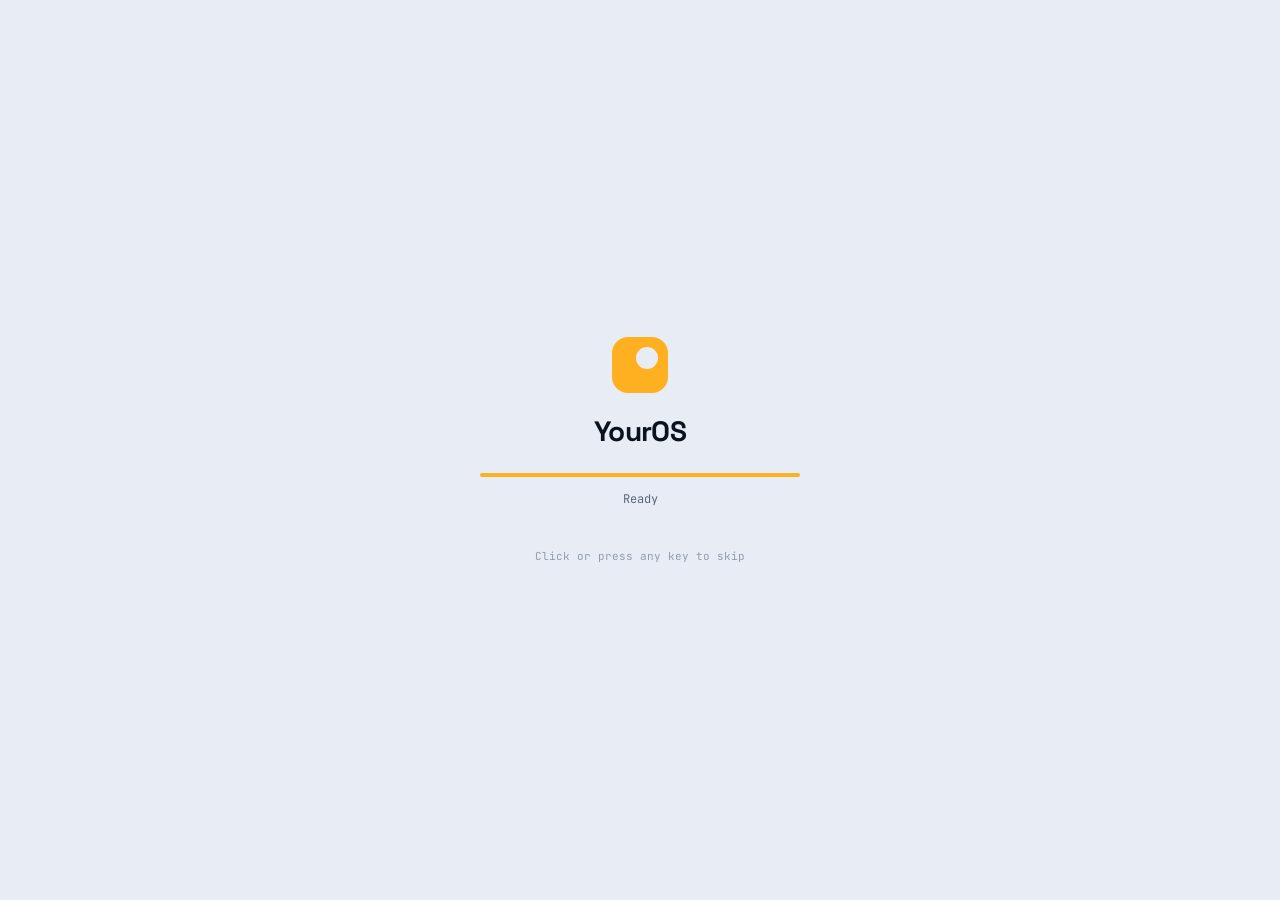
==== index.html @ b9d90d0d "Force HTTPS: redirect and upgrade-insecure-requests on every page, README steps" ====
<!doctype html>
<html lang="en">
<head>
  <meta charset="utf-8">
  <!-- Force HTTPS: send http:// visits to https:// (skipped on local previews) and upgrade any insecure links. -->
  <script>if (location.protocol === "http:" && !/^(localhost|127\.0\.0\.1|\[::1\]|.+\.localhost)$/.test(location.hostname)) location.replace("https:" + location.href.slice(5));</script>
  <meta http-equiv="Content-Security-Policy" content="upgrade-insecure-requests">
  <meta name="viewport" content="width=device-width, initial-scale=1, viewport-fit=cover">
  <title>Portfolio</title>
  <meta name="description" content="Portfolio of projects in games, software and design.">
  <meta name="theme-color" content="#0B1220">

  <!-- Icons -->
  <link rel="icon" href="assets/favicon.svg" type="image/svg+xml">
  <link rel="icon" href="assets/favicon-32.png" sizes="32x32" type="image/png">
  <link rel="apple-touch-icon" href="assets/apple-touch-icon.png">

  <!-- Link previews (Discord, LinkedIn, X, iMessage...). Update the title and
       description when you add your name; the image is made by tools/make-images.ps1. -->
  <meta property="og:type" content="website">
  <meta property="og:site_name" content="Portfolio">
  <meta property="og:title" content="Your Name · Portfolio">
  <meta property="og:description" content="Portfolio of projects in games, software and design.">
  <meta property="og:url" content="https://landonkk08.github.io/portfolio/">
  <meta property="og:image" content="https://landonkk08.github.io/portfolio/assets/og-image.png">
  <meta property="og:image:width" content="1200">
  <meta property="og:image:height" content="630">
  <meta property="og:image:alt" content="Portfolio desktop with a Projects window">
  <meta name="twitter:card" content="summary_large_image">
  <link rel="stylesheet" href="css/fonts.css">
  <link rel="stylesheet" href="css/styles.css">
  <script src="js/settings.js"></script>
</head>
<body class="os">
  <a class="skip-link" href="plain.html">Skip to plain project list</a>

  <div id="boot" class="boot" role="status" aria-live="polite">
    <div class="boot-inner">
      <span class="os-mark os-mark--lg" aria-hidden="true"></span>
      <p class="boot-name" data-os-name></p>
      <div class="boot-bar" aria-hidden="true"><span></span></div>
      <p class="boot-log" id="bootLog"></p>
      <p class="boot-hint">Click or press any key to skip</p>
    </div>
  </div>

  <main id="desktop" class="desktop">
    <canvas id="wallpaper" class="wallpaper" aria-hidden="true"></canvas>

    <div class="statusbar" aria-hidden="true">
      <span data-clock></span>
      <span data-os-name></span>
    </div>

    <div class="hello">
      <h1 class="hello-name" data-owner-name></h1>
      <p class="hello-role" data-owner-role></p>
    </div>

    <ul id="icons" class="icons" aria-label="Desktop apps"></ul>
    <div class="phone-footer">
      <button type="button" data-open="privacy">Privacy</button>
      <button type="button" data-open="terms">Terms</button>
    </div>
    <div id="windows" class="windows"></div>
  </main>

  <nav class="taskbar" aria-label="Taskbar">
    <button class="os-button" id="osButton" type="button" aria-expanded="false" aria-controls="launcher">
      <span class="os-mark" aria-hidden="true"></span>
      <span data-os-name></span>
    </button>
    <div class="task-list" id="taskList" aria-label="Open windows"></div>
    <button class="task-plain" type="button" data-open="privacy">Privacy</button>
    <button class="task-plain" type="button" data-open="terms">Terms</button>
    <a class="task-plain" href="plain.html">Plain view</a>
    <span class="clock" data-clock></span>
  </nav>

  <div id="launcher" class="launcher" hidden></div>

  <noscript><p class="noscript">This desktop needs JavaScript. <a href="plain.html">Open the plain view</a>.</p></noscript>

  <script src="js/data.js"></script>
  <script src="js/privacy.js"></script>
  <script src="js/terms.js"></script>
  <script src="js/secret.js"></script>
  <script src="js/sound.js"></script>
  <script src="js/wallpaper.js"></script>
  <script src="js/app.js"></script>
</body>
</html>
---- css/fonts.css ----
/* Fonts are hosted on this site (no third-party font service is contacted).
   Space Grotesk and JetBrains Mono are licensed under the SIL Open Font
   License 1.1; see assets/fonts/OFL-*.txt. Both files are variable fonts,
   so one file covers every weight in the range. */

/* Space Grotesk: latin-ext */
@font-face {
  font-family: "Space Grotesk";
  font-style: normal;
  font-weight: 400 700;
  font-display: swap;
  src: url("../assets/fonts/space-grotesk-latin-ext.woff2") format("woff2");
  unicode-range: U+0100-02BA, U+02BD-02C5, U+02C7-02CC, U+02CE-02D7, U+02DD-02FF, U+0304, U+0308, U+0329, U+1D00-1DBF, U+1E00-1E9F, U+1EF2-1EFF, U+2020, U+20A0-20AB, U+20AD-20C4, U+2113, U+2C60-2C7F, U+A720-A7FF;
}
/* Space Grotesk: latin */
@font-face {
  font-family: "Space Grotesk";
  font-style: normal;
  font-weight: 400 700;
  font-display: swap;
  src: url("../assets/fonts/space-grotesk-latin.woff2") format("woff2");
  unicode-range: U+0000-00FF, U+0131, U+0152-0153, U+02BB-02BC, U+02C6, U+02DA, U+02DC, U+0304, U+0308, U+0329, U+2000-206F, U+20AC, U+2122, U+2191, U+2193, U+2212, U+2215, U+FEFF, U+FFFD;
}
/* JetBrains Mono: latin-ext */
@font-face {
  font-family: "JetBrains Mono";
  font-style: normal;
  font-weight: 400 500;
  font-display: swap;
  src: url("../assets/fonts/jetbrains-mono-latin-ext.woff2") format("woff2");
  unicode-range: U+0100-02BA, U+02BD-02C5, U+02C7-02CC, U+02CE-02D7, U+02DD-02FF, U+0304, U+0308, U+0329, U+1D00-1DBF, U+1E00-1E9F, U+1EF2-1EFF, U+2020, U+20A0-20AB, U+20AD-20C4, U+2113, U+2C60-2C7F, U+A720-A7FF;
}
/* JetBrains Mono: latin */
@font-face {
  font-family: "JetBrains Mono";
  font-style: normal;
  font-weight: 400 500;
  font-display: swap;
  src: url("../assets/fonts/jetbrains-mono-latin.woff2") format("woff2");
  unicode-range: U+0000-00FF, U+0131, U+0152-0153, U+02BB-02BC, U+02C6, U+02DA, U+02DC, U+0304, U+0308, U+0329, U+2000-206F, U+20AC, U+2122, U+2191, U+2193, U+2212, U+2215, U+FEFF, U+FFFD;
}
---- css/styles.css ----
/* ============ Tokens ============ */
:root {
  --bg: #0B1220;
  --surface: #141D2F;
  --surface-2: #1B2640;
  --line: #24324D;
  --line-strong: #33456A;
  --text: #E6EAF2;
  --muted: #8C98B0;
  --accent: #FFB020;        /* fills: buttons, highlights (set by js/settings.js) */
  --accent-ink: #1A1100;    /* text on top of --accent */
  --accent-text: #FFB020;   /* accent-colored text and icons */
  --danger: #E5484D;
  --taskbar-bg: #0E1628;
  --hover: rgba(230, 234, 242, .06);
  --label-shadow: 0 1px 3px rgba(0, 0, 0, .7);
  --cover-dot: rgba(230, 234, 242, .14);
  --tag-bg: rgba(11, 18, 32, .5);
  --tag-line: rgba(230, 234, 242, .3);

  --font-sans: "Space Grotesk", system-ui, sans-serif;
  --font-mono: "JetBrains Mono", ui-monospace, monospace;

  --r-sm: 6px;
  --r-md: 10px;
  --r-lg: 14px;
  --shadow: 0 24px 60px -16px rgba(0, 0, 0, .65), 0 2px 8px rgba(0, 0, 0, .25);
  --taskbar-h: 52px;
  --ease: cubic-bezier(.2, .8, .2, 1);
  color-scheme: dark;
}

/* Light theme: "Cool fog" */
[data-theme="light"] {
  --bg: #E8EDF5;
  --surface: #FFFFFF;
  --surface-2: #F1F4F9;
  --line: #D3DBE8;
  --line-strong: #B9C4D6;
  --text: #0B1220;
  --muted: #5A6780;
  --taskbar-bg: #F7F9FC;
  --hover: rgba(11, 18, 32, .06);
  --label-shadow: none;
  --cover-dot: rgba(11, 18, 32, .12);
  --tag-bg: rgba(255, 255, 255, .75);
  --tag-line: rgba(11, 18, 32, .18);
  --shadow: 0 24px 60px -20px rgba(15, 30, 60, .28), 0 2px 8px rgba(15, 30, 60, .08);
  color-scheme: light;
}

*, *::before, *::after { box-sizing: border-box; }
html, body { margin: 0; height: 100%; }
body {
  background: var(--bg);
  color: var(--text);
  font-family: var(--font-sans);
  font-size: 15px;
  -webkit-font-smoothing: antialiased;
}
body.os { overflow: hidden; }
button { font: inherit; color: inherit; }
a { color: var(--accent-text); }
img { max-width: 100%; }
:focus-visible { outline: 2px solid var(--accent-text); outline-offset: 2px; }

.visually-hidden {
  position: absolute; width: 1px; height: 1px; overflow: hidden;
  clip: rect(0 0 0 0); white-space: nowrap;
}
.skip-link {
  position: fixed; left: 12px; top: -60px; z-index: 9999;
  background: var(--accent); color: var(--accent-ink);
  padding: 10px 14px; border-radius: var(--r-sm);
  font-weight: 600; text-decoration: none;
}
.skip-link:focus { top: 12px; }
.noscript { position: fixed; inset: auto 0 0 0; padding: 16px; background: var(--surface); text-align: center; z-index: 9000; }

/* ============ OS mark (logo) ============ */
.os-mark {
  width: 20px; height: 20px; border-radius: 6px;
  background: var(--accent); position: relative; flex-shrink: 0;
}
.os-mark::after {
  content: ""; position: absolute; width: 40%; height: 40%;
  right: 18%; top: 18%; border-radius: 50%; background: var(--bg);
}
.os-mark--lg { display: block; width: 56px; height: 56px; border-radius: 16px; margin: 0 auto 20px; }

/* ============ Boot ============ */
.boot {
  position: fixed; inset: 0; z-index: 5000;
  display: grid; place-items: center;
  background: var(--bg); cursor: pointer;
  transition: opacity .4s var(--ease);
}
.boot.done { opacity: 0; pointer-events: none; }
.boot-inner { width: min(320px, 80vw); text-align: center; }
.boot-name { font-size: 28px; font-weight: 700; letter-spacing: -.02em; margin: 0 0 24px; }
.boot-bar { height: 4px; border-radius: 4px; background: var(--line); overflow: hidden; }
.boot-bar span {
  display: block; height: 100%; width: 0; background: var(--accent);
  animation: boot-fill 2s var(--ease) forwards;
}
@keyframes boot-fill { to { width: 100%; } }
.boot-log { font-family: var(--font-mono); font-size: 12px; color: var(--muted); min-height: 1.5em; margin: 14px 0 0; }
.boot-hint { font-family: var(--font-mono); font-size: 11px; color: var(--muted); opacity: .6; margin: 40px 0 0; }

/* ============ Desktop ============ */
.desktop { position: fixed; inset: 0 0 var(--taskbar-h) 0; overflow: hidden; }
.wallpaper { position: absolute; inset: 0; width: 100%; height: 100%; display: block; }
.statusbar { display: none; }

.hello {
  position: absolute; right: 48px; bottom: 40px;
  text-align: right; pointer-events: none; max-width: 70%;
}
.hello-name {
  display: inline-block; pointer-events: auto; user-select: none; -webkit-user-select: none; /* clickable for the secret */
  margin: 0; font-size: clamp(40px, 6vw, 88px); font-weight: 700;
  letter-spacing: -.045em; line-height: .95;
}
.hello-role {
  margin: 14px 0 0; font-family: var(--font-mono); font-size: 13px;
  color: var(--accent-text); letter-spacing: .04em;
}

.icons {
  list-style: none; margin: 0; padding: 20px;
  position: absolute; top: 0; left: 0; bottom: 0;
  display: grid; grid-auto-flow: column;
  grid-template-rows: repeat(auto-fill, 100px);
  gap: 4px; align-content: start;
}
.icon {
  width: 92px; height: 100px; padding: 10px 4px;
  display: flex; flex-direction: column; align-items: center; gap: 8px;
  background: none; border: 1px solid transparent; border-radius: var(--r-md);
  color: var(--text); text-decoration: none; cursor: pointer;
}
.icon:hover { background: var(--hover); }
.icon:active .icon-glyph { transform: scale(.95); }
.icon-glyph {
  width: 48px; height: 48px; border-radius: 13px;
  display: grid; place-items: center;
  background: var(--surface-2); border: 1px solid var(--line-strong);
  color: var(--accent-text); transition: transform .12s var(--ease);
}
.icon-glyph svg { width: 22px; height: 22px; }
.icon-label {
  font-size: 12px; font-weight: 500; line-height: 1.2; text-align: center;
  text-shadow: var(--label-shadow);
}

/* ============ Windows ============ */
.windows { position: absolute; inset: 0; pointer-events: none; }
.window {
  position: absolute; pointer-events: auto;
  display: flex; flex-direction: column;
  min-width: 320px; min-height: 220px; max-width: 100%; max-height: 100%;
  background: var(--surface); border: 1px solid var(--line);
  border-radius: var(--r-lg); box-shadow: var(--shadow);
  overflow: hidden; resize: both;
  animation: win-in .2s var(--ease);
}
.window { transform-origin: 0 0; }
.window.anim-js { animation: none; } /* zoom animation is run from JS instead */
.window:focus { outline: none; }
.window.is-focused { border-color: var(--line-strong); }
.window[hidden] { display: none; }
.window.is-max {
  left: 0 !important; top: 0 !important;
  width: 100% !important; height: 100% !important;
  border-radius: 0; resize: none;
}
@keyframes win-in { from { opacity: 0; transform: translateY(8px) scale(.98); } }

.titlebar {
  display: flex; align-items: center; gap: 10px; flex-shrink: 0;
  height: 42px; padding: 0 6px 0 14px;
  border-bottom: 1px solid var(--line);
  cursor: grab; user-select: none; touch-action: none;
}
.titlebar:active { cursor: grabbing; }
.title-icon { display: grid; color: var(--muted); }
.title-icon svg { width: 16px; height: 16px; }
.window.is-focused .title-icon { color: var(--accent-text); }
.title {
  flex: 1; min-width: 0;
  font-family: var(--font-mono); font-size: 12px; color: var(--muted);
  white-space: nowrap; overflow: hidden; text-overflow: ellipsis;
}
.window.is-focused .title { color: var(--text); }
.win-btn {
  width: 30px; height: 30px; display: grid; place-items: center;
  border: 0; background: none; border-radius: var(--r-sm);
  color: var(--muted); cursor: pointer;
}
.win-btn:hover { background: var(--surface-2); color: var(--text); }
.win-btn.close:hover { background: var(--danger); color: #fff; }
.win-btn svg { width: 14px; height: 14px; }
.win-btn .back { display: none; }
.window-body { flex: 1; overflow: auto; padding: 28px; overscroll-behavior: contain; }

/* ============ Taskbar & launcher ============ */
.taskbar {
  position: fixed; left: 0; right: 0; bottom: 0; z-index: 3000;
  height: var(--taskbar-h); padding: 0 10px;
  display: flex; align-items: center; gap: 6px;
  background: var(--taskbar-bg); border-top: 1px solid var(--line);
}
.os-button {
  height: 36px; padding: 0 12px 0 8px;
  display: flex; align-items: center; gap: 10px;
  background: var(--surface); border: 1px solid var(--line); border-radius: var(--r-md);
  font-size: 14px; font-weight: 600; cursor: pointer;
}
.os-button:hover, .os-button[aria-expanded="true"] { border-color: var(--line-strong); background: var(--surface-2); }
.task-list { flex: 1; min-width: 0; display: flex; gap: 4px; overflow-x: auto; scrollbar-width: none; }
.task {
  position: relative; flex-shrink: 0; max-width: 190px; height: 36px; padding: 0 12px;
  display: flex; align-items: center; gap: 8px;
  background: none; border: 1px solid transparent; border-radius: var(--r-md);
  color: var(--muted); font-size: 13px; white-space: nowrap; cursor: pointer;
}
.task svg { width: 16px; height: 16px; flex-shrink: 0; }
.task span { overflow: hidden; text-overflow: ellipsis; }
.task:hover { background: var(--surface); color: var(--text); }
.task::after {
  content: ""; position: absolute; left: 50%; bottom: 2px; transform: translateX(-50%);
  width: 4px; height: 2px; border-radius: 2px; background: var(--muted);
  transition: width .15s var(--ease);
}
.task.is-active { background: var(--surface); border-color: var(--line); color: var(--text); }
.task.is-active::after { width: 16px; background: var(--accent); }
.task-plain {
  font-family: var(--font-mono); font-size: 12px; color: var(--muted);
  text-decoration: none; padding: 8px 10px; border-radius: var(--r-sm);
}
.task-plain:hover { color: var(--text); background: var(--surface); }
.clock { font-family: var(--font-mono); font-size: 12px; color: var(--muted); padding: 0 8px; font-variant-numeric: tabular-nums; }

.launcher {
  position: fixed; left: 10px; bottom: calc(var(--taskbar-h) + 8px); z-index: 4000;
  width: 300px; padding: 8px;
  background: var(--surface); border: 1px solid var(--line-strong);
  border-radius: var(--r-lg); box-shadow: var(--shadow);
  animation: win-in .16s var(--ease);
}
.launcher-head { padding: 12px 12px 14px; margin-bottom: 6px; border-bottom: 1px solid var(--line); }
.launcher-head strong { display: block; font-size: 16px; }
.launcher-head span { font-family: var(--font-mono); font-size: 11px; color: var(--muted); }
.launcher-item {
  width: 100%; padding: 10px 12px;
  display: flex; align-items: center; gap: 12px;
  background: none; border: 0; border-radius: var(--r-md);
  color: var(--text); font-size: 14px; text-align: left; text-decoration: none; cursor: pointer;
}
.launcher-item:hover, .launcher-item:focus-visible { background: var(--surface-2); }
.launcher-item svg { width: 18px; height: 18px; color: var(--accent-text); }

/* ============ Window content ============ */
.eyebrow {
  margin: 0 0 8px; font-family: var(--font-mono); font-size: 11px;
  letter-spacing: .08em; text-transform: uppercase; color: var(--accent-text);
}
.win-h { margin: 0 0 10px; font-size: 30px; font-weight: 700; letter-spacing: -.025em; line-height: 1.1; }
.lead { margin: 0 0 24px; max-width: 60ch; color: var(--muted); line-height: 1.6; }
.prose p { margin: 0 0 14px; max-width: 65ch; line-height: 1.7; }
.section-h {
  margin: 28px 0 12px; font-family: var(--font-mono); font-size: 11px; font-weight: 500;
  letter-spacing: .08em; text-transform: uppercase; color: var(--muted);
}

.filters { display: flex; flex-wrap: wrap; gap: 6px; margin-bottom: 20px; }
.chip-btn {
  height: 32px; padding: 0 14px;
  background: none; border: 1px solid var(--line); border-radius: 999px;
  color: var(--muted); font-size: 13px; cursor: pointer;
}
.chip-btn:hover { border-color: var(--line-strong); color: var(--text); }
.chip-btn[aria-pressed="true"] { background: var(--accent); border-color: var(--accent); color: var(--accent-ink); font-weight: 600; }
.chip-btn .count { margin-left: 6px; font-family: var(--font-mono); font-size: 11px; opacity: .7; }

.proj-grid {
  list-style: none; margin: 0; padding: 0;
  display: grid; grid-template-columns: repeat(auto-fill, minmax(220px, 1fr)); gap: 16px;
}
.card {
  width: 100%; height: 100%; padding: 0;
  display: flex; flex-direction: column;
  background: var(--bg); border: 1px solid var(--line); border-radius: var(--r-md);
  overflow: hidden; text-align: left; cursor: pointer;
  transition: border-color .15s, transform .15s var(--ease);
}
.card:hover { border-color: var(--accent); transform: translateY(-2px); }
.card-body { display: block; padding: 14px 16px 16px; }
.card-title { display: block; margin-bottom: 4px; font-size: 16px; font-weight: 600; }
.card-meta { display: block; font-family: var(--font-mono); font-size: 11px; letter-spacing: .06em; text-transform: uppercase; color: var(--muted); }
.card-summary { display: block; margin-top: 8px; font-size: 13px; line-height: 1.5; color: var(--muted); }

.cover { position: relative; display: block; aspect-ratio: 16 / 10; overflow: hidden; background: var(--surface-2); }
.cover img { display: block; width: 100%; height: 100%; object-fit: cover; }
.cover-gen {
  --c: var(--accent);
  background:
    radial-gradient(circle at 78% 22%, color-mix(in srgb, var(--c) 60%, transparent), transparent 55%),
    radial-gradient(var(--cover-dot) 1px, transparent 1.5px) 0 0 / 14px 14px,
    var(--surface-2);
}
.cover-initial {
  position: absolute; left: 16px; bottom: 10px;
  font-size: 64px; font-weight: 700; letter-spacing: -.05em; line-height: 1;
}
.cover-tag {
  position: absolute; top: 12px; left: 12px; padding: 3px 7px;
  font-family: var(--font-mono); font-size: 10px; letter-spacing: .06em; text-transform: uppercase;
  border: 1px solid var(--tag-line); border-radius: 4px; background: var(--tag-bg);
}
.detail-cover { border-radius: var(--r-md); margin-bottom: 24px; border: 1px solid var(--line); }
.detail-cover .cover-initial { font-size: 120px; left: 24px; bottom: 16px; }
.video { display: block; width: 100%; aspect-ratio: 16 / 9; border: 0; border-radius: var(--r-md); margin-bottom: 24px; background: #000; }
.gallery { display: grid; grid-template-columns: repeat(auto-fill, minmax(180px, 1fr)); gap: 10px; }
.gallery img { display: block; width: 100%; border-radius: var(--r-sm); border: 1px solid var(--line); }

.meta-row {
  display: flex; flex-wrap: wrap; gap: 12px 32px;
  margin: 0 0 24px; padding: 14px 0;
  border-top: 1px solid var(--line); border-bottom: 1px solid var(--line);
}
.meta-row dt { font-family: var(--font-mono); font-size: 10px; letter-spacing: .08em; text-transform: uppercase; color: var(--muted); }
.meta-row dd { margin: 3px 0 0; font-weight: 500; }

.tags { list-style: none; margin: 0; padding: 0; display: flex; flex-wrap: wrap; gap: 6px; }
.tag {
  padding: 5px 9px; font-family: var(--font-mono); font-size: 12px;
  background: var(--surface-2); border: 1px solid var(--line); border-radius: var(--r-sm); color: var(--text);
}
.actions { display: flex; flex-wrap: wrap; gap: 8px; margin-top: 28px; }
.btn {
  height: 40px; padding: 0 16px;
  display: inline-flex; align-items: center; gap: 8px;
  background: var(--surface-2); border: 1px solid var(--line-strong); border-radius: var(--r-md);
  color: var(--text); font-size: 14px; font-weight: 600; text-decoration: none; cursor: pointer;
}
.btn:hover { border-color: var(--accent); }
.btn svg { width: 15px; height: 15px; }
.btn.primary { background: var(--accent); border-color: var(--accent); color: var(--accent-ink); }
.btn.primary:hover { filter: brightness(1.08); }

.about-head { display: flex; align-items: center; gap: 20px; margin-bottom: 24px; }
.avatar {
  width: 88px; height: 88px; flex-shrink: 0; border-radius: 22px; object-fit: cover;
  display: grid; place-items: center;
  background: var(--accent); color: var(--accent-ink); font-size: 32px; font-weight: 700;
}
.about-head .win-h { margin-bottom: 4px; }
.about-head p { margin: 0; color: var(--muted); }

.contact-list { list-style: none; margin: 0; padding: 0; display: grid; gap: 8px; }
.contact-list a {
  display: flex; align-items: center; justify-content: space-between; gap: 12px;
  padding: 14px 16px; border: 1px solid var(--line); border-radius: var(--r-md);
  color: var(--text); text-decoration: none; font-weight: 500;
}
.contact-list a:hover { border-color: var(--accent); }
.contact-list span { font-family: var(--font-mono); font-size: 12px; color: var(--muted); }

/* ============ Phone layout ============ */
@media (max-width: 767px) {
  :root { --taskbar-h: 0px; }
  .taskbar, .launcher { display: none; }
  .statusbar {
    display: flex; justify-content: space-between;
    position: absolute; top: 0; left: 0; right: 0;
    padding: calc(10px + env(safe-area-inset-top)) 22px 10px;
    font-family: var(--font-mono); font-size: 12px; color: var(--muted);
  }
  .hello { top: calc(56px + env(safe-area-inset-top)); left: 22px; right: 22px; bottom: auto; text-align: left; max-width: none; }
  .hello-name { font-size: 44px; }
  .icons {
    top: calc(200px + env(safe-area-inset-top)); bottom: auto; right: 0;
    padding: 0 14px; grid-auto-flow: row; grid-template-rows: none;
    grid-template-columns: repeat(4, 1fr); gap: 8px 4px;
  }
  .icon { width: auto; height: auto; padding: 6px 2px; }
  .icon:hover { background: none; }
  .icon-glyph { width: 60px; height: 60px; border-radius: 17px; }
  .icon-glyph svg { width: 26px; height: 26px; }

  .window {
    inset: 0 !important; width: 100% !important; height: 100% !important;
    min-width: 0; border: 0; border-radius: 0; resize: none;
    animation: phone-in .25s var(--ease);
  }
  @keyframes phone-in { from { transform: translateY(24px); opacity: 0; } }
  .titlebar { height: auto; min-height: 52px; padding: env(safe-area-inset-top) 12px 0 4px; cursor: default; }
  .title-icon, .win-btn.min, .win-btn.max { display: none; }
  .title { text-align: center; padding-right: 72px; font-size: 13px; color: var(--text); }
  .win-btn.close { order: -1; width: 72px; justify-content: start; color: var(--accent-text); }
  .win-btn.close:hover { background: none; color: var(--accent-text); }
  .win-btn.close .x { display: none; }
  .win-btn.close .back { display: flex; align-items: center; gap: 2px; font-size: 14px; font-weight: 500; }
  .window-body { padding: 22px 20px calc(32px + env(safe-area-inset-bottom)); }
  .win-h { font-size: 26px; }
  .detail-cover .cover-initial { font-size: 80px; }
}

/* ============ Plain view ============ */
body.plain { overflow: auto; }
.plain-wrap { max-width: 760px; margin: 0 auto; padding: 48px 24px 80px; }
.plain-top { display: flex; justify-content: space-between; align-items: center; gap: 16px; margin-bottom: 56px; flex-wrap: wrap; }
.plain-top a { font-family: var(--font-mono); font-size: 13px; }
.plain h1 { margin: 0; font-size: clamp(40px, 8vw, 64px); letter-spacing: -.04em; line-height: 1; }
.plain h2 { margin: 56px 0 16px; padding-bottom: 10px; border-bottom: 1px solid var(--line); font-family: var(--font-mono); font-size: 12px; font-weight: 500; letter-spacing: .08em; text-transform: uppercase; color: var(--muted); }
.plain-project { padding: 20px 0; border-bottom: 1px solid var(--line); }
.plain-project h3 { margin: 6px 0 6px; font-size: 22px; letter-spacing: -.01em; }
.plain-project .actions { margin-top: 16px; }
.plain-project .tags { margin-top: 12px; }
.plain-skills dt { margin-top: 14px; font-weight: 600; }
.plain-skills dd { margin: 4px 0 0; color: var(--muted); }

/* ============ Settings app ============ */
.set-group { margin: 0 0 20px; padding: 0; border: 0; min-width: 0; }
.set-group legend { padding: 0; }
.set-group .section-h { margin-top: 24px; }

.segmented {
  display: inline-flex; padding: 3px; gap: 2px;
  background: var(--bg); border: 1px solid var(--line); border-radius: var(--r-md);
}
.segmented label { position: relative; cursor: pointer; }
.segmented input, .swatch input, .wall-opt input {
  position: absolute; inset: 0; opacity: 0; margin: 0; cursor: pointer;
}
.segmented span {
  display: block; padding: 7px 16px; border-radius: 7px;
  font-size: 13px; font-weight: 500; color: var(--muted);
}
.segmented label:hover span { color: var(--text); }
.segmented input:checked + span { background: var(--surface-2); color: var(--text); box-shadow: 0 0 0 1px var(--line-strong); }
.segmented input:focus-visible + span,
.swatch input:focus-visible + .swatch-dot,
.wall-opt input:focus-visible + .wall-thumb { outline: 2px solid var(--accent-text); outline-offset: 2px; }

.swatches { display: flex; flex-wrap: wrap; gap: 14px; }
.swatch { position: relative; display: flex; flex-direction: column; align-items: center; gap: 6px; cursor: pointer; }
.swatch-dot {
  width: 34px; height: 34px; border-radius: 50%; background: var(--sw);
  box-shadow: 0 0 0 2px var(--surface), 0 0 0 3px var(--line);
  transition: box-shadow .15s var(--ease);
}
.swatch input:checked + .swatch-dot { box-shadow: 0 0 0 3px var(--surface), 0 0 0 5px var(--sw); }
.swatch-label { font-size: 12px; color: var(--muted); }
.swatch input:checked ~ .swatch-label { color: var(--text); font-weight: 500; }

.wall-grid { display: grid; grid-template-columns: repeat(auto-fill, minmax(120px, 1fr)); gap: 10px; }
.wall-opt { position: relative; display: flex; flex-direction: column; gap: 6px; cursor: pointer; }
.wall-thumb {
  display: block; aspect-ratio: 16 / 10; border-radius: var(--r-sm);
  border: 1px solid var(--line); background-color: var(--bg);
  transition: border-color .15s, box-shadow .15s;
}
.wall-opt:hover .wall-thumb { border-color: var(--line-strong); }
.wall-opt input:checked + .wall-thumb { border-color: var(--accent); box-shadow: 0 0 0 1px var(--accent); }
.wall-name { font-size: 12px; color: var(--muted); }
.wall-opt input:checked ~ .wall-name { color: var(--text); font-weight: 500; }
.wall-thumb--lights {
  background:
    radial-gradient(circle at 30% 40%, color-mix(in srgb, var(--accent) 45%, transparent), transparent 45%),
    radial-gradient(color-mix(in srgb, var(--muted) 60%, transparent) 1px, transparent 1.5px) 0 0 / 8px 8px,
    var(--bg);
}
.wall-thumb--topo {
  background:
    repeating-radial-gradient(ellipse at 60% 55%, transparent 0 6px, color-mix(in srgb, var(--muted) 45%, transparent) 6px 7px),
    var(--bg);
}
.wall-thumb--stars {
  background:
    radial-gradient(circle at 18% 30%, var(--text) 1px, transparent 1.6px),
    radial-gradient(circle at 42% 70%, var(--muted) 1px, transparent 1.6px),
    radial-gradient(circle at 63% 22%, var(--accent) 1.2px, transparent 1.8px),
    radial-gradient(circle at 80% 60%, var(--text) .8px, transparent 1.4px),
    radial-gradient(circle at 30% 85%, var(--muted) .8px, transparent 1.4px),
    radial-gradient(circle at 90% 15%, var(--muted) .8px, transparent 1.4px),
    var(--bg);
}
.wall-thumb--gradient {
  background:
    radial-gradient(circle at 85% 10%, color-mix(in srgb, var(--accent) 40%, transparent), transparent 60%),
    radial-gradient(circle at 10% 95%, rgba(76, 120, 220, .35), transparent 60%),
    var(--bg);
}

.switch-row {
  display: flex; align-items: center; justify-content: space-between; gap: 16px;
  padding: 12px 0; border-bottom: 1px solid var(--line);
}
.switch-row:last-child { border-bottom: 0; }
.switch-row strong { display: block; font-weight: 500; }
.switch-row small { display: block; margin-top: 2px; font-size: 12px; color: var(--muted); }
.switch {
  position: relative; flex-shrink: 0; width: 44px; height: 26px; padding: 0;
  background: var(--line-strong); border: 0; border-radius: 999px; cursor: pointer;
  transition: background .15s;
}
.switch::after {
  content: ""; position: absolute; top: 3px; left: 3px; width: 20px; height: 20px;
  border-radius: 50%; background: #fff; box-shadow: 0 1px 3px rgba(0, 0, 0, .3);
  transition: transform .18s var(--ease);
}
.switch[aria-checked="true"] { background: var(--accent); }
.switch[aria-checked="true"]::after { transform: translateX(18px); }

/* ============ Keyboard shortcuts window ============ */
.shortcut-list { margin: 0; }
.shortcut-list div {
  display: flex; align-items: center; justify-content: space-between; gap: 16px;
  padding: 10px 0; border-bottom: 1px solid var(--line);
}
.shortcut-list div:last-child { border-bottom: 0; }
.shortcut-list dd { margin: 0; display: flex; gap: 4px; }
kbd {
  min-width: 26px; padding: 3px 7px; text-align: center;
  font-family: var(--font-mono); font-size: 12px; color: var(--text);
  background: var(--surface-2); border: 1px solid var(--line-strong); border-bottom-width: 2px;
  border-radius: 5px;
}

/* ============ Secret app ============ */
.secret { text-align: center; padding-top: 8px; }
.secret .prose p { margin-left: auto; margin-right: auto; }
.secret-badge {
  width: 64px; height: 64px; margin: 0 auto 18px; border-radius: 50%;
  display: grid; place-items: center;
  background: var(--accent); color: var(--accent-ink);
  animation: secret-pop .6s var(--ease) both;
}
.secret-badge svg { width: 28px; height: 28px; }
@keyframes secret-pop {
  0% { transform: scale(.4) rotate(-20deg); opacity: 0; }
  60% { transform: scale(1.12) rotate(6deg); opacity: 1; }
  100% { transform: none; }
}
.secret-foot { margin: 18px 0 0; font-family: var(--font-mono); font-size: 12px; color: var(--muted); }

/* ============ Screenshot viewer ============ */
.shot { display: block; padding: 0; border: 0; background: none; border-radius: var(--r-sm); cursor: zoom-in; }
.shot img { transition: border-color .15s, transform .15s var(--ease); }
.shot:hover img { border-color: var(--accent); transform: translateY(-2px); }

.viewer {
  position: fixed; inset: 0; z-index: 6000;
  display: grid; grid-template-columns: 88px minmax(0, 1fr) 88px; grid-template-rows: 100%; align-items: center;
  background: rgba(5, 9, 18, .94);
  animation: viewer-in .2s var(--ease);
}
.viewer[hidden] { display: none; }
@keyframes viewer-in { from { opacity: 0; } }
.viewer-stage {
  margin: 0; height: 100%; min-width: 0; padding: 64px 0 28px;
  display: flex; flex-direction: column; align-items: center; justify-content: center; gap: 14px;
}
.viewer-stage img {
  min-height: 0; max-width: 100%; max-height: 100%; object-fit: contain;
  border-radius: var(--r-md); box-shadow: 0 30px 80px -20px rgba(0, 0, 0, .8);
  animation: shot-in .25s var(--ease);
}
@keyframes shot-in { from { opacity: 0; transform: scale(.97); } }
.viewer-count { font-family: var(--font-mono); font-size: 12px; color: #C9D1E0; }
.viewer-btn {
  justify-self: center; width: 48px; height: 48px; padding: 0;
  display: grid; place-items: center;
  background: rgba(255, 255, 255, .06); border: 1px solid rgba(255, 255, 255, .18);
  border-radius: 50%; color: #fff; cursor: pointer;
}
.viewer-btn:hover { background: rgba(255, 255, 255, .14); }
.viewer-btn svg { width: 20px; height: 20px; }
.viewer-close { position: absolute; top: 16px; right: 16px; width: 44px; height: 44px; }
.viewer.is-single .viewer-prev, .viewer.is-single .viewer-next { visibility: hidden; }

@media (max-width: 767px) {
  .viewer { grid-template-columns: minmax(0, 1fr); }
  .viewer-stage { padding: 72px 12px 104px; }
  .viewer-prev, .viewer-next { position: absolute; bottom: calc(28px + env(safe-area-inset-bottom)); }
  .viewer-prev { left: 28px; }
  .viewer-next { right: 28px; }
  .viewer-close { top: calc(16px + env(safe-area-inset-top)); }
}

/* ============ 404 page ============ */
.error-screen {
  position: fixed; inset: 0; overflow: auto;
  display: grid; place-items: center; padding: 24px;
}
.error-dialog {
  position: relative; width: min(480px, 100%);
  background: var(--surface); border: 1px solid var(--line-strong);
  border-radius: var(--r-lg); box-shadow: var(--shadow); overflow: hidden;
  animation: err-in .35s var(--ease) both;
}
@keyframes err-in {
  0% { opacity: 0; transform: scale(.94); }
  60% { opacity: 1; transform: scale(1.01); }
  100% { transform: none; }
}
.error-bar {
  height: 42px; padding: 0 14px; display: flex; align-items: center; gap: 10px;
  border-bottom: 1px solid var(--line);
  font-family: var(--font-mono); font-size: 12px; color: var(--muted);
}
.error-bar .os-mark { width: 16px; height: 16px; border-radius: 5px; }
.error-body { padding: 28px; }
.error-head { display: flex; align-items: center; gap: 16px; margin-bottom: 12px; }
.error-head .win-h { margin: 0; }
.error-icon {
  width: 52px; height: 52px; flex-shrink: 0; border-radius: 50%;
  display: grid; place-items: center;
  background: color-mix(in srgb, var(--danger) 16%, transparent); color: var(--danger);
}
.error-icon svg { width: 28px; height: 28px; }
.error-body .lead { margin-bottom: 18px; }
.error-path {
  display: flex; gap: 12px; padding: 10px 12px; overflow-wrap: anywhere;
  font-family: var(--font-mono); font-size: 12px; color: var(--text);
  background: var(--bg); border: 1px solid var(--line); border-radius: var(--r-sm);
}
.error-path span:first-child { color: var(--muted); flex-shrink: 0; }
.error-body .actions { margin-top: 24px; }

/* ============ Privacy policy ============ */
.policy { max-width: 65ch; }
.policy .lead { color: var(--text); }
.policy-sec { margin-top: 28px; }
.policy-h { margin: 0 0 10px; font-size: 18px; font-weight: 600; letter-spacing: -.01em; }
.plain .policy-h { margin: 0 0 10px; padding: 0; border: 0; font-family: var(--font-sans); font-size: 20px; font-weight: 600; letter-spacing: -.01em; text-transform: none; color: var(--text); }
.policy p, .policy li { line-height: 1.7; }
.policy p { margin: 0 0 12px; }
.policy ul { margin: 0 0 12px; padding-left: 20px; }
.policy li { margin-bottom: 6px; }
.policy li::marker { color: var(--accent-text); }
.plain main > h1 + .policy { margin-top: 20px; }

.plain-footer { display: flex; flex-wrap: wrap; gap: 8px 24px; margin-top: 64px; padding-top: 20px; border-top: 1px solid var(--line); font-family: var(--font-mono); font-size: 13px; }
.error-foot { display: flex; gap: 20px; margin: 18px 0 0; font-family: var(--font-mono); font-size: 12px; }
.error-foot a { color: var(--muted); }

.launcher-sep { height: 1px; margin: 6px 8px; background: var(--line); }
button.task-plain { border: 0; background: none; cursor: pointer; }
.phone-footer { display: none; }
@media (max-width: 767px) {
  .phone-footer {
    display: flex; justify-content: center; gap: 8px;
    position: absolute; left: 0; right: 0; bottom: calc(14px + env(safe-area-inset-bottom));
  }
  .phone-footer button {
    padding: 8px 12px; border: 0; background: none; cursor: pointer;
    font-family: var(--font-mono); font-size: 12px; color: var(--muted);
  }
}

/* ============ Motion off (Settings, or the visitor's reduced-motion preference) ============ */
.no-motion *, .no-motion *::before, .no-motion *::after {
  animation-duration: .01ms !important; transition-duration: .01ms !important;
}
.no-motion .card:hover { transform: none; }
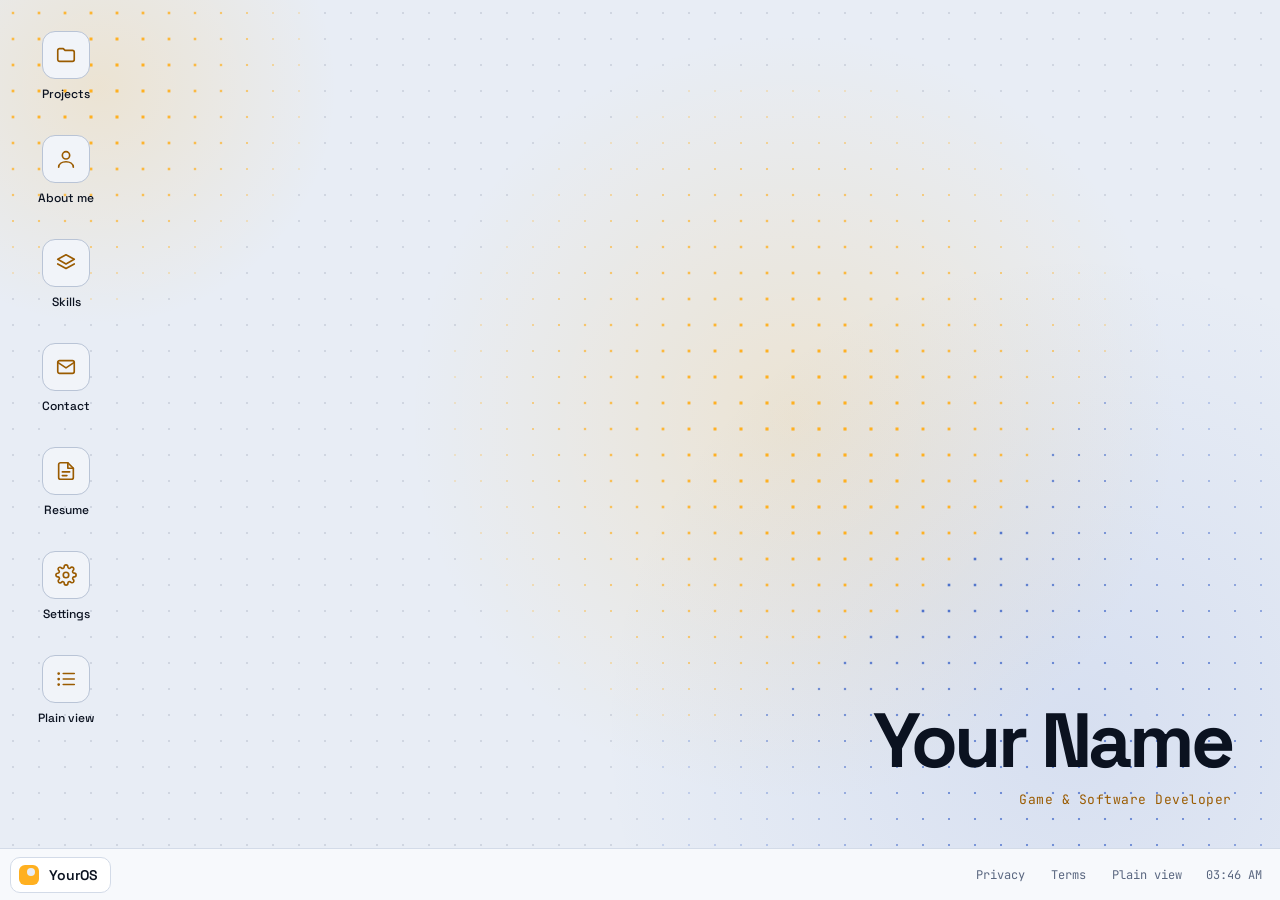
==== commit 54354a5a: "Meta titles and descriptions from data.js, update-meta script, tab title follows front window" ====
--- a/index.html
+++ b/index.html
@@ -6,8 +6,8 @@
   <script>if (location.protocol === "http:" && !/^(localhost|127\.0\.0\.1|\[::1\]|.+\.localhost)$/.test(location.hostname)) location.replace("https:" + location.href.slice(5));</script>
   <meta http-equiv="Content-Security-Policy" content="upgrade-insecure-requests">
   <meta name="viewport" content="width=device-width, initial-scale=1, viewport-fit=cover">
-  <title>Portfolio</title>
-  <meta name="description" content="Portfolio of projects in games, software and design.">
+  <title>Your Name · Game &amp; Software Developer</title>
+  <meta name="description" content="Your Name is a game &amp; software developer. Explore games, apps and design work in a portfolio built as a desktop OS you can click around.">
   <meta name="theme-color" content="#0B1220">
 
   <!-- Icons -->
@@ -18,9 +18,9 @@
   <!-- Link previews (Discord, LinkedIn, X, iMessage...). Update the title and
        description when you add your name; the image is made by tools/make-images.ps1. -->
   <meta property="og:type" content="website">
-  <meta property="og:site_name" content="Portfolio">
-  <meta property="og:title" content="Your Name · Portfolio">
-  <meta property="og:description" content="Portfolio of projects in games, software and design.">
+  <meta property="og:site_name" content="Your Name">
+  <meta property="og:title" content="Your Name · Game &amp; Software Developer">
+  <meta property="og:description" content="Your Name is a game &amp; software developer. Explore games, apps and design work in a portfolio built as a desktop OS you can click around.">
   <meta property="og:url" content="https://landonkk08.github.io/portfolio/">
   <meta property="og:image" content="https://landonkk08.github.io/portfolio/assets/og-image.png">
   <meta property="og:image:width" content="1200">
--- a/css/styles.css
+++ b/css/styles.css
@@ -321,6 +321,31 @@
 .detail-cover { border-radius: var(--r-md); margin-bottom: 24px; border: 1px solid var(--line); }
 .detail-cover .cover-initial { font-size: 120px; left: 24px; bottom: 16px; }
 .video { display: block; width: 100%; aspect-ratio: 16 / 9; border: 0; border-radius: var(--r-md); margin-bottom: 24px; background: #000; }
+
+/* Click-to-load video: the project's cover with a play button until clicked */
+.video-gate { margin-bottom: 24px; }
+.video-gate-stage {
+  position: relative; aspect-ratio: 16 / 9; overflow: hidden;
+  border: 1px solid var(--line); border-radius: var(--r-md); background: var(--surface-2);
+}
+.video-gate-cover { position: absolute; inset: 0; aspect-ratio: auto; height: 100%; }
+.video-gate-cover .cover-initial { font-size: 120px; left: 24px; bottom: 16px; }
+.video-play {
+  position: absolute; top: 50%; left: 50%; width: 72px; height: 72px; margin: -36px 0 0 -36px;
+  display: grid; place-items: center; border: 0; border-radius: 50%; cursor: pointer;
+  background: var(--accent); color: var(--accent-ink);
+  box-shadow: 0 8px 24px rgba(0, 0, 0, .35);
+  transition: transform .15s ease, filter .15s ease;
+}
+.video-play svg { width: 30px; height: 30px; margin-left: 3px; }
+.video-play:hover { transform: scale(1.06); filter: brightness(1.08); }
+.video-play:focus-visible { outline: 3px solid var(--text); outline-offset: 3px; }
+.video-note { margin: 8px 0 0; font-size: 12px; color: var(--muted); }
+.video-note button {
+  padding: 0; border: 0; background: none; font: inherit; color: var(--accent-text);
+  text-decoration: underline; text-underline-offset: 2px; cursor: pointer;
+}
+.no-motion .video-play { transition: none; }
 .gallery { display: grid; grid-template-columns: repeat(auto-fill, minmax(180px, 1fr)); gap: 10px; }
 .gallery img { display: block; width: 100%; border-radius: var(--r-sm); border: 1px solid var(--line); }
 
@@ -405,6 +430,7 @@
   .window-body { padding: 22px 20px calc(32px + env(safe-area-inset-bottom)); }
   .win-h { font-size: 26px; }
   .detail-cover .cover-initial { font-size: 80px; }
+  .video-gate-cover .cover-initial { font-size: 64px; left: 16px; bottom: 10px; }
 }
 
 /* ============ Plain view ============ */
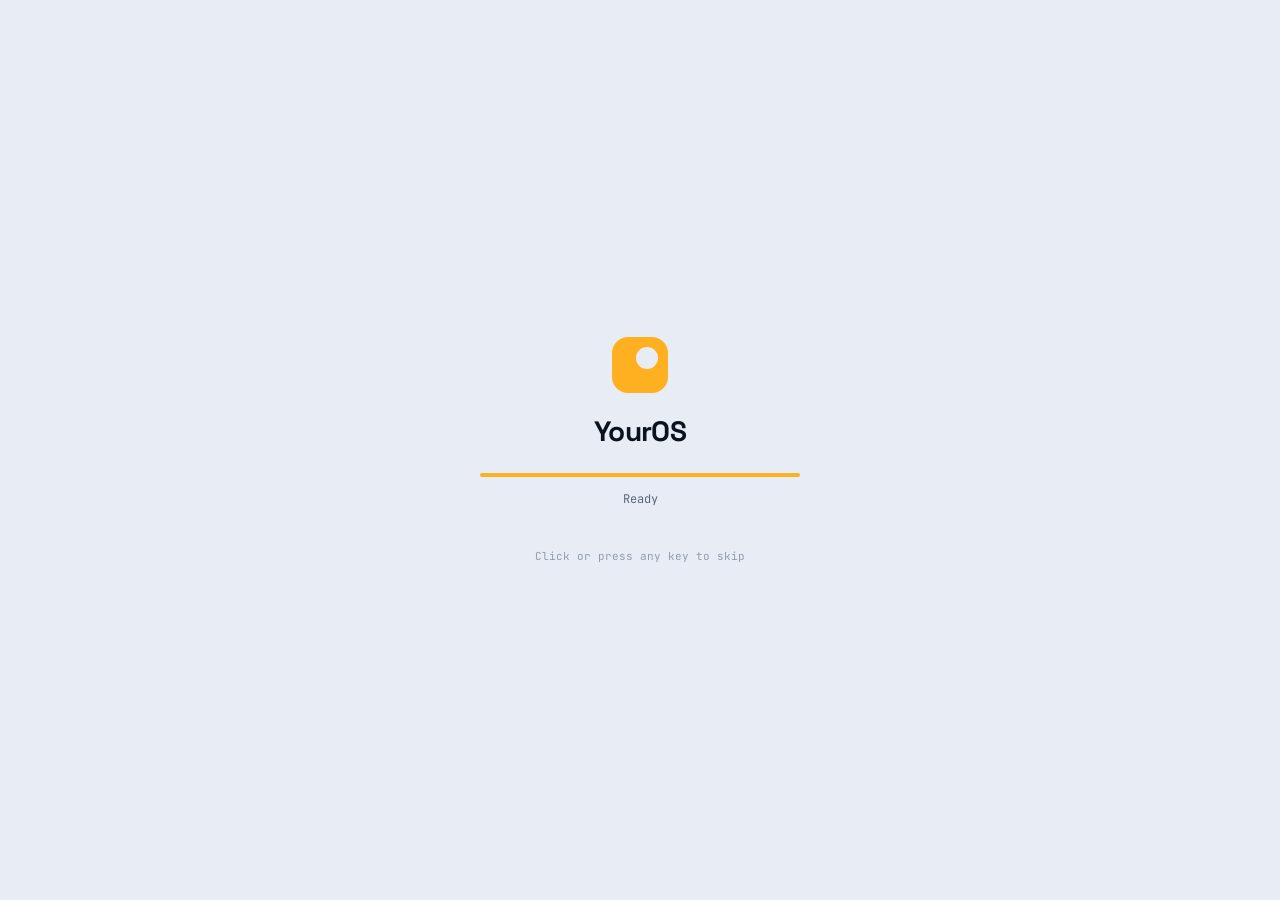
==== commit 0f293608: "Featured project card: top-right on desktop, under the icons on phones, picked in data.js" ====
--- a/index.html
+++ b/index.html
@@ -58,6 +58,7 @@
     </div>
 
     <ul id="icons" class="icons" aria-label="Desktop apps"></ul>
+    <section id="featured" class="featured" aria-label="Featured project" hidden></section>
     <div class="phone-footer">
       <button type="button" data-open="privacy">Privacy</button>
       <button type="button" data-open="terms">Terms</button>
--- a/css/styles.css
+++ b/css/styles.css
@@ -153,6 +153,40 @@
   text-shadow: var(--label-shadow);
 }
 
+/* ============ Featured project card (top-right of the desktop) ============ */
+.featured { position: absolute; top: 24px; right: 48px; width: 320px; }
+.featured-card {
+  display: block; width: 100%; padding: 0; text-align: left; cursor: pointer;
+  font: inherit; color: var(--text);
+  background: var(--surface); border: 1px solid var(--line); border-radius: var(--r-lg);
+  box-shadow: var(--shadow); overflow: hidden;
+  transition: transform .18s var(--ease), border-color .18s var(--ease);
+}
+.featured-card:hover { transform: translateY(-2px); border-color: var(--line-strong); }
+.featured-card:focus-visible { outline: 2px solid var(--accent); outline-offset: 3px; }
+.featured-cover { border-bottom: 1px solid var(--line); }
+.featured-body { display: flex; flex-direction: column; padding: 16px 18px 18px; }
+.featured-eyebrow {
+  font-family: var(--font-mono); font-size: 11px; letter-spacing: .08em; text-transform: uppercase;
+  color: var(--accent-text);
+}
+.featured-title { margin-top: 8px; font-size: 20px; font-weight: 700; letter-spacing: -.02em; line-height: 1.2; }
+.featured-meta {
+  margin-top: 4px; font-family: var(--font-mono); font-size: 11px; letter-spacing: .06em;
+  text-transform: uppercase; color: var(--muted);
+}
+.featured-summary { margin-top: 10px; font-size: 14px; line-height: 1.5; color: var(--muted); }
+.featured-open {
+  display: inline-flex; align-items: center; gap: 4px; margin-top: 14px;
+  font-size: 14px; font-weight: 600; color: var(--accent-text);
+}
+.featured-open svg { width: 16px; height: 16px; transition: transform .18s var(--ease); }
+.featured-card:hover .featured-open svg { transform: translateX(3px); }
+.no-motion .featured-card, .no-motion .featured-open svg { transition: none; }
+.no-motion .featured-card:hover { transform: none; }
+/* Short desktop windows: no room beside the name, so leave the card out. */
+@media (min-width: 768px) and (max-height: 620px) { .featured { display: none; } }
+
 /* ============ Windows ============ */
 .windows { position: absolute; inset: 0; pointer-events: none; }
 .window {
@@ -346,6 +380,14 @@
   text-decoration: underline; text-underline-offset: 2px; cursor: pointer;
 }
 .no-motion .video-play { transition: none; }
+
+/* Settings: "Settings reset. Undo" next to the reset button */
+.reset-row { align-items: center; }
+.reset-note { font-size: 13px; color: var(--muted); }
+.link-btn {
+  padding: 0; border: 0; background: none; font: inherit; font-weight: 600; color: var(--accent-text);
+  text-decoration: underline; text-underline-offset: 2px; cursor: pointer;
+}
 .gallery { display: grid; grid-template-columns: repeat(auto-fill, minmax(180px, 1fr)); gap: 10px; }
 .gallery img { display: block; width: 100%; border-radius: var(--r-sm); border: 1px solid var(--line); }
 
@@ -414,6 +456,22 @@
   .icon-glyph { width: 60px; height: 60px; border-radius: 17px; }
   .icon-glyph svg { width: 26px; height: 26px; }
 
+  /* Featured card: a compact row under the icons (top is set by app.js) */
+  .featured { top: calc(420px + env(safe-area-inset-top)); left: 18px; right: 18px; width: auto; }
+  .featured-card { display: flex; align-items: stretch; box-shadow: none; }
+  .featured-card:hover { transform: none; }
+  .featured-cover { flex: 0 0 112px; aspect-ratio: auto; border-bottom: 0; border-right: 1px solid var(--line); }
+  .featured-cover .cover-initial { font-size: 44px; left: 12px; bottom: 8px; }
+  .featured-cover .cover-tag { display: none; }
+  .featured-body { flex: 1; min-width: 0; padding: 12px 14px; }
+  .featured-eyebrow { font-size: 10px; }
+  .featured-title { margin-top: 4px; font-size: 16px; }
+  .featured-summary {
+    margin-top: 6px; font-size: 13px;
+    display: -webkit-box; -webkit-line-clamp: 2; -webkit-box-orient: vertical; overflow: hidden;
+  }
+  .featured-meta, .featured-open { display: none; }
+
   .window {
     inset: 0 !important; width: 100% !important; height: 100% !important;
     min-width: 0; border: 0; border-radius: 0; resize: none;
@@ -679,10 +737,12 @@
 @media (max-width: 767px) {
   .phone-footer {
     display: flex; justify-content: center; gap: 8px;
-    position: absolute; left: 0; right: 0; bottom: calc(14px + env(safe-area-inset-bottom));
+    position: absolute; left: 0; right: 0; bottom: calc(4px + env(safe-area-inset-bottom));
   }
+  /* 44px tall so they're easy to tap */
   .phone-footer button {
-    padding: 8px 12px; border: 0; background: none; cursor: pointer;
+    display: inline-flex; align-items: center; min-height: 44px; min-width: 44px;
+    padding: 0 14px; border: 0; background: none; cursor: pointer;
     font-family: var(--font-mono); font-size: 12px; color: var(--muted);
   }
 }
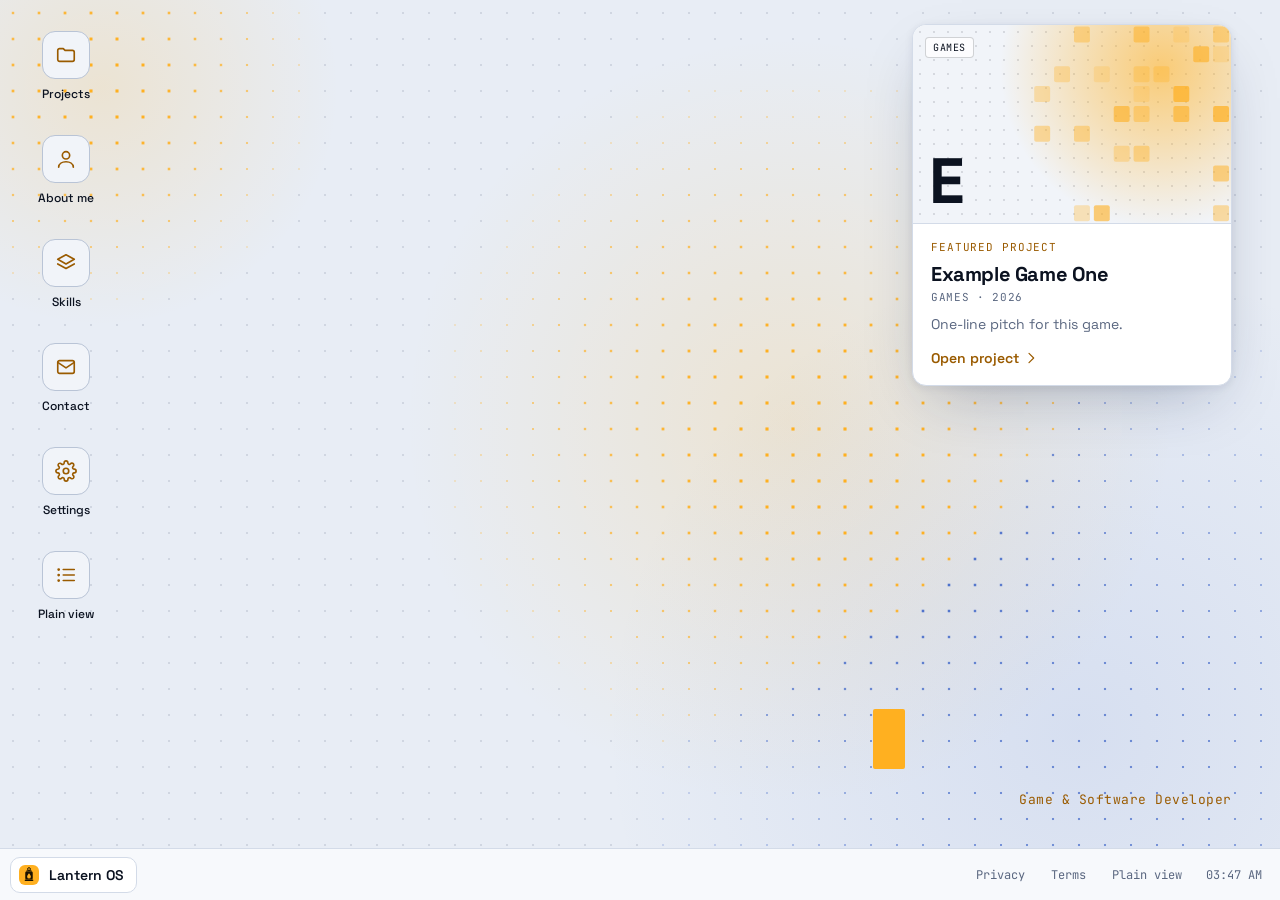
==== commit 116f648f: "Add Lantern OS logo mark Replace the placeholder dot mark with a lantern: favicon, PNG icons, boot s" ====
--- a/index.html
+++ b/index.html
@@ -88,6 +88,7 @@
   <script src="js/secret.js"></script>
   <script src="js/sound.js"></script>
   <script src="js/wallpaper.js"></script>
+  <script src="js/covers.js"></script>
   <script src="js/app.js"></script>
 </body>
 </html>
--- a/css/fonts.css
+++ b/css/fonts.css
@@ -7,7 +7,7 @@
 @font-face {
   font-family: "Space Grotesk";
   font-style: normal;
-  font-weight: 400 700;
+  font-weight: 300 700;
   font-display: swap;
   src: url("../assets/fonts/space-grotesk-latin-ext.woff2") format("woff2");
   unicode-range: U+0100-02BA, U+02BD-02C5, U+02C7-02CC, U+02CE-02D7, U+02DD-02FF, U+0304, U+0308, U+0329, U+1D00-1DBF, U+1E00-1E9F, U+1EF2-1EFF, U+2020, U+20A0-20AB, U+20AD-20C4, U+2113, U+2C60-2C7F, U+A720-A7FF;
@@ -16,7 +16,7 @@
 @font-face {
   font-family: "Space Grotesk";
   font-style: normal;
-  font-weight: 400 700;
+  font-weight: 300 700;
   font-display: swap;
   src: url("../assets/fonts/space-grotesk-latin.woff2") format("woff2");
   unicode-range: U+0000-00FF, U+0131, U+0152-0153, U+02BB-02BC, U+02C6, U+02DA, U+02DC, U+0304, U+0308, U+0329, U+2000-206F, U+20AC, U+2122, U+2191, U+2193, U+2212, U+2215, U+FEFF, U+FFFD;
--- a/css/styles.css
+++ b/css/styles.css
@@ -6,6 +6,7 @@
   --line: #24324D;
   --line-strong: #33456A;
   --text: #E6EAF2;
+  --text-body: #C8D0DE;     /* paragraphs: a little softer than headings */
   --muted: #8C98B0;
   --accent: #FFB020;        /* fills: buttons, highlights (set by js/settings.js) */
   --accent-ink: #1A1100;    /* text on top of --accent */
@@ -25,6 +26,8 @@
   --r-md: 10px;
   --r-lg: 14px;
   --shadow: 0 24px 60px -16px rgba(0, 0, 0, .65), 0 2px 8px rgba(0, 0, 0, .25);
+  --shadow-strong: 0 32px 80px -16px rgba(0, 0, 0, .8), 0 4px 14px rgba(0, 0, 0, .35);
+  --shadow-soft: 0 10px 28px -12px rgba(0, 0, 0, .5), 0 1px 4px rgba(0, 0, 0, .2);
   --taskbar-h: 52px;
   --ease: cubic-bezier(.2, .8, .2, 1);
   color-scheme: dark;
@@ -38,6 +41,7 @@
   --line: #D3DBE8;
   --line-strong: #B9C4D6;
   --text: #0B1220;
+  --text-body: #2A3650;
   --muted: #5A6780;
   --taskbar-bg: #F7F9FC;
   --hover: rgba(11, 18, 32, .06);
@@ -46,6 +50,8 @@
   --tag-bg: rgba(255, 255, 255, .75);
   --tag-line: rgba(11, 18, 32, .18);
   --shadow: 0 24px 60px -20px rgba(15, 30, 60, .28), 0 2px 8px rgba(15, 30, 60, .08);
+  --shadow-strong: 0 32px 80px -18px rgba(15, 30, 60, .38), 0 4px 14px rgba(15, 30, 60, .12);
+  --shadow-soft: 0 10px 28px -14px rgba(15, 30, 60, .2), 0 1px 4px rgba(15, 30, 60, .06);
   color-scheme: light;
 }
 
@@ -82,9 +88,15 @@
   width: 20px; height: 20px; border-radius: 6px;
   background: var(--accent); position: relative; flex-shrink: 0;
 }
+/* Lantern glyph, cut out of the tile so the flame shows the accent color.
+   Same shape as assets/favicon.svg. */
 .os-mark::after {
-  content: ""; position: absolute; width: 40%; height: 40%;
-  right: 18%; top: 18%; border-radius: 50%; background: var(--bg);
+  content: ""; position: absolute; inset: 0; background: var(--accent-ink);
+  -webkit-mask: var(--lantern) center / 100% 100% no-repeat;
+  mask: var(--lantern) center / 100% 100% no-repeat;
+}
+:root {
+  --lantern: url("data:image/svg+xml,%3Csvg xmlns='http://www.w3.org/2000/svg' viewBox='0 0 64 64'%3E%3Ccircle cx='32' cy='13' r='4.5' fill='none' stroke='black' stroke-width='3'/%3E%3Cpath d='M22 21H42L39 16.5H25Z'/%3E%3Cpath fill-rule='evenodd' d='M24 21H40A4 4 0 0 1 44 25V42A4 4 0 0 1 40 46H24A4 4 0 0 1 20 42V25A4 4 0 0 1 24 21ZM32 26C36 31 38 34 38 37.5A6 6 0 0 1 26 37.5C26 34 28 31 32 26Z'/%3E%3Crect x='18' y='46' width='28' height='5' rx='2.5'/%3E%3C/svg%3E");
 }
 .os-mark--lg { display: block; width: 56px; height: 56px; border-radius: 16px; margin: 0 auto 20px; }
 
@@ -92,7 +104,7 @@
 .boot {
   position: fixed; inset: 0; z-index: 5000;
   display: grid; place-items: center;
-  background: var(--bg); cursor: pointer;
+  background: var(--bg); cursor: progress; /* busy, but a click still skips it */
   transition: opacity .4s var(--ease);
 }
 .boot.done { opacity: 0; pointer-events: none; }
@@ -121,6 +133,14 @@
   margin: 0; font-size: clamp(40px, 6vw, 88px); font-weight: 700;
   letter-spacing: -.045em; line-height: .95;
 }
+/* Typing effect in the desktop reveal (app.js). The cursor takes no space. */
+.type-rest { visibility: hidden; }
+.type-cursor {
+  display: inline-block; width: .42em; height: .78em; margin-right: -.42em;
+  vertical-align: -.02em; background: var(--accent); border-radius: 2px;
+  animation: type-blink .9s steps(1) infinite;
+}
+@keyframes type-blink { 50% { opacity: 0; } }
 .hello-role {
   margin: 14px 0 0; font-family: var(--font-mono); font-size: 13px;
   color: var(--accent-text); letter-spacing: .04em;
@@ -195,13 +215,43 @@
   min-width: 320px; min-height: 220px; max-width: 100%; max-height: 100%;
   background: var(--surface); border: 1px solid var(--line);
   border-radius: var(--r-lg); box-shadow: var(--shadow);
-  overflow: hidden; resize: both;
+  overflow: hidden;
   animation: win-in .2s var(--ease);
 }
 .window { transform-origin: 0 0; }
 .window.anim-js { animation: none; } /* zoom animation is run from JS instead */
 .window:focus { outline: none; }
-.window.is-focused { border-color: var(--line-strong); }
+/* Depth: background windows sit lower (softer shadow, grey title bar);
+   the focused window gets a deeper shadow and an accent line along its top. */
+.window { box-shadow: var(--shadow-soft); transition: box-shadow .15s var(--ease), border-color .15s var(--ease); }
+.window.is-focused { border-color: var(--line-strong); box-shadow: var(--shadow-strong); }
+.window::before {
+  content: ""; position: absolute; top: 0; left: 0; right: 0; height: 2px; z-index: 1;
+  background: var(--accent); opacity: 0; transition: opacity .15s var(--ease); pointer-events: none;
+}
+.window.is-focused::before { opacity: 1; }
+
+/* Resize grip (bottom-right): diagonal cursor and three small grip lines */
+.win-resize {
+  position: absolute; right: 0; bottom: 0; z-index: 2; width: 18px; height: 18px;
+  cursor: nwse-resize; touch-action: none;
+  background:
+    linear-gradient(135deg, transparent 0 45%, var(--line-strong) 45% 52%, transparent 52% 62%,
+      var(--line-strong) 62% 69%, transparent 69% 79%, var(--line-strong) 79% 86%, transparent 86%);
+  opacity: .8;
+}
+.win-resize:hover, .window.is-resizing .win-resize { opacity: 1; background-color: transparent; filter: brightness(1.4); }
+.window.is-resizing { user-select: none; }
+.window.is-max .win-resize { display: none; }
+
+/* Cursors for things that can't be used right now */
+.window.is-max .titlebar { cursor: not-allowed; } /* maximized: can't be dragged */
+.window.is-max .titlebar button { cursor: pointer; }
+:disabled, [aria-disabled="true"] { cursor: not-allowed; }
+.is-busy, .is-busy * { cursor: progress; }
+.window:not(.is-focused) .win-btn { opacity: .55; transition: opacity .15s var(--ease); }
+.window:not(.is-focused) .win-btn:hover { opacity: 1; }
+.no-motion .window, .no-motion .window::before, .no-motion .win-btn, .no-motion .title, .no-motion .title-icon { transition: none; }
 .window[hidden] { display: none; }
 .window.is-max {
   left: 0 !important; top: 0 !important;
@@ -217,13 +267,14 @@
   cursor: grab; user-select: none; touch-action: none;
 }
 .titlebar:active { cursor: grabbing; }
-.title-icon { display: grid; color: var(--muted); }
+.title-icon { display: grid; color: var(--muted); transition: color .15s var(--ease); }
 .title-icon svg { width: 16px; height: 16px; }
 .window.is-focused .title-icon { color: var(--accent-text); }
 .title {
   flex: 1; min-width: 0;
   font-family: var(--font-mono); font-size: 12px; color: var(--muted);
   white-space: nowrap; overflow: hidden; text-overflow: ellipsis;
+  transition: color .15s var(--ease);
 }
 .window.is-focused .title { color: var(--text); }
 .win-btn {
@@ -274,6 +325,18 @@
 }
 .task-plain:hover { color: var(--text); background: var(--surface); }
 .clock { font-family: var(--font-mono); font-size: 12px; color: var(--muted); padding: 0 8px; font-variant-numeric: tabular-nums; }
+
+/* Dock style on wide screens: open-window buttons centered on the screen,
+   each with a round "running" dot (a wider accent pill for the front window). */
+@media (min-width: 1200px) {
+  .task-list {
+    position: absolute; top: 0; bottom: 0; left: 50%; transform: translateX(-50%);
+    align-items: center; max-width: calc(100% - 680px); justify-content: safe center;
+  }
+  .task-list + .task-plain { margin-left: auto; } /* keep the links and clock on the right */
+  .task::after { width: 4px; height: 4px; bottom: 1px; border-radius: 4px; }
+  .task.is-active::after { width: 14px; }
+}
 
 .launcher {
   position: fixed; left: 10px; bottom: calc(var(--taskbar-h) + 8px); z-index: 4000;
@@ -299,8 +362,12 @@
   margin: 0 0 8px; font-family: var(--font-mono); font-size: 11px;
   letter-spacing: .08em; text-transform: uppercase; color: var(--accent-text);
 }
-.win-h { margin: 0 0 10px; font-size: 30px; font-weight: 700; letter-spacing: -.025em; line-height: 1.1; }
+.win-h { margin: 0 0 12px; font-size: 34px; font-weight: 700; letter-spacing: -.035em; line-height: 1.05; }
 .lead { margin: 0 0 24px; max-width: 60ch; color: var(--muted); line-height: 1.6; }
+/* Body copy: a touch lighter and softer than headings, so headings lead. */
+.prose p, .policy p:not(.lead):not(.eyebrow), .policy li, .plain-project p:not(.eyebrow):not(.lead) {
+  font-weight: 360; color: var(--text-body);
+}
 .prose p { margin: 0 0 14px; max-width: 65ch; line-height: 1.7; }
 .section-h {
   margin: 28px 0 12px; font-family: var(--font-mono); font-size: 11px; font-weight: 500;
@@ -330,6 +397,20 @@
 }
 .card:hover { border-color: var(--accent); transform: translateY(-2px); }
 .card-body { display: block; padding: 14px 16px 16px; }
+
+/* Hover glow: a soft spotlight in the project's color that follows the mouse
+   (position set by app.js). Mouse only; off when motion is off. */
+.card, .featured-card { position: relative; }
+.card::after, .featured-card::after {
+  content: ""; position: absolute; inset: 0; z-index: 2; pointer-events: none; border-radius: inherit;
+  background: radial-gradient(260px circle at var(--mx, 50%) var(--my, 50%),
+    color-mix(in srgb, var(--glow, var(--accent)) 16%, transparent), transparent 70%);
+  opacity: 0; transition: opacity .2s var(--ease);
+}
+@media (hover: hover) {
+  .card:hover::after, .featured-card:hover::after { opacity: 1; }
+}
+.no-motion .card::after, .no-motion .featured-card::after { display: none; }
 .card-title { display: block; margin-bottom: 4px; font-size: 16px; font-weight: 600; }
 .card-meta { display: block; font-family: var(--font-mono); font-size: 11px; letter-spacing: .06em; text-transform: uppercase; color: var(--muted); }
 .card-summary { display: block; margin-top: 8px; font-size: 13px; line-height: 1.5; color: var(--muted); }
@@ -343,6 +424,11 @@
     radial-gradient(var(--cover-dot) 1px, transparent 1.5px) 0 0 / 14px 14px,
     var(--surface-2);
 }
+/* Category pattern (pixel tiles / code lines / shapes), behind the letter and tag */
+.cover-art { position: absolute; inset: 0; width: 100%; height: 100%; color: var(--c); }
+.cover-cursor { animation: cover-blink 1.1s steps(1) infinite; }
+@keyframes cover-blink { 50% { opacity: 0; } }
+.no-motion .cover-cursor { animation: none; }
 .cover-initial {
   position: absolute; left: 16px; bottom: 10px;
   font-size: 64px; font-weight: 700; letter-spacing: -.05em; line-height: 1;
@@ -477,6 +563,8 @@
     min-width: 0; border: 0; border-radius: 0; resize: none;
     animation: phone-in .25s var(--ease);
   }
+  .win-resize { display: none; }
+  .window::before { display: none; } /* one full-screen window at a time: no focus line needed */
   @keyframes phone-in { from { transform: translateY(24px); opacity: 0; } }
   .titlebar { height: auto; min-height: 52px; padding: env(safe-area-inset-top) 12px 0 4px; cursor: default; }
   .title-icon, .win-btn.min, .win-btn.max { display: none; }
@@ -486,7 +574,7 @@
   .win-btn.close .x { display: none; }
   .win-btn.close .back { display: flex; align-items: center; gap: 2px; font-size: 14px; font-weight: 500; }
   .window-body { padding: 22px 20px calc(32px + env(safe-area-inset-bottom)); }
-  .win-h { font-size: 26px; }
+  .win-h { font-size: 28px; }
   .detail-cover .cover-initial { font-size: 80px; }
   .video-gate-cover .cover-initial { font-size: 64px; left: 16px; bottom: 10px; }
 }
@@ -499,7 +587,7 @@
 .plain h1 { margin: 0; font-size: clamp(40px, 8vw, 64px); letter-spacing: -.04em; line-height: 1; }
 .plain h2 { margin: 56px 0 16px; padding-bottom: 10px; border-bottom: 1px solid var(--line); font-family: var(--font-mono); font-size: 12px; font-weight: 500; letter-spacing: .08em; text-transform: uppercase; color: var(--muted); }
 .plain-project { padding: 20px 0; border-bottom: 1px solid var(--line); }
-.plain-project h3 { margin: 6px 0 6px; font-size: 22px; letter-spacing: -.01em; }
+.plain-project h3 { margin: 6px 0 6px; font-size: 24px; font-weight: 700; letter-spacing: -.025em; line-height: 1.15; }
 .plain-project .actions { margin-top: 16px; }
 .plain-project .tags { margin-top: 12px; }
 .plain-skills dt { margin-top: 14px; font-weight: 600; }
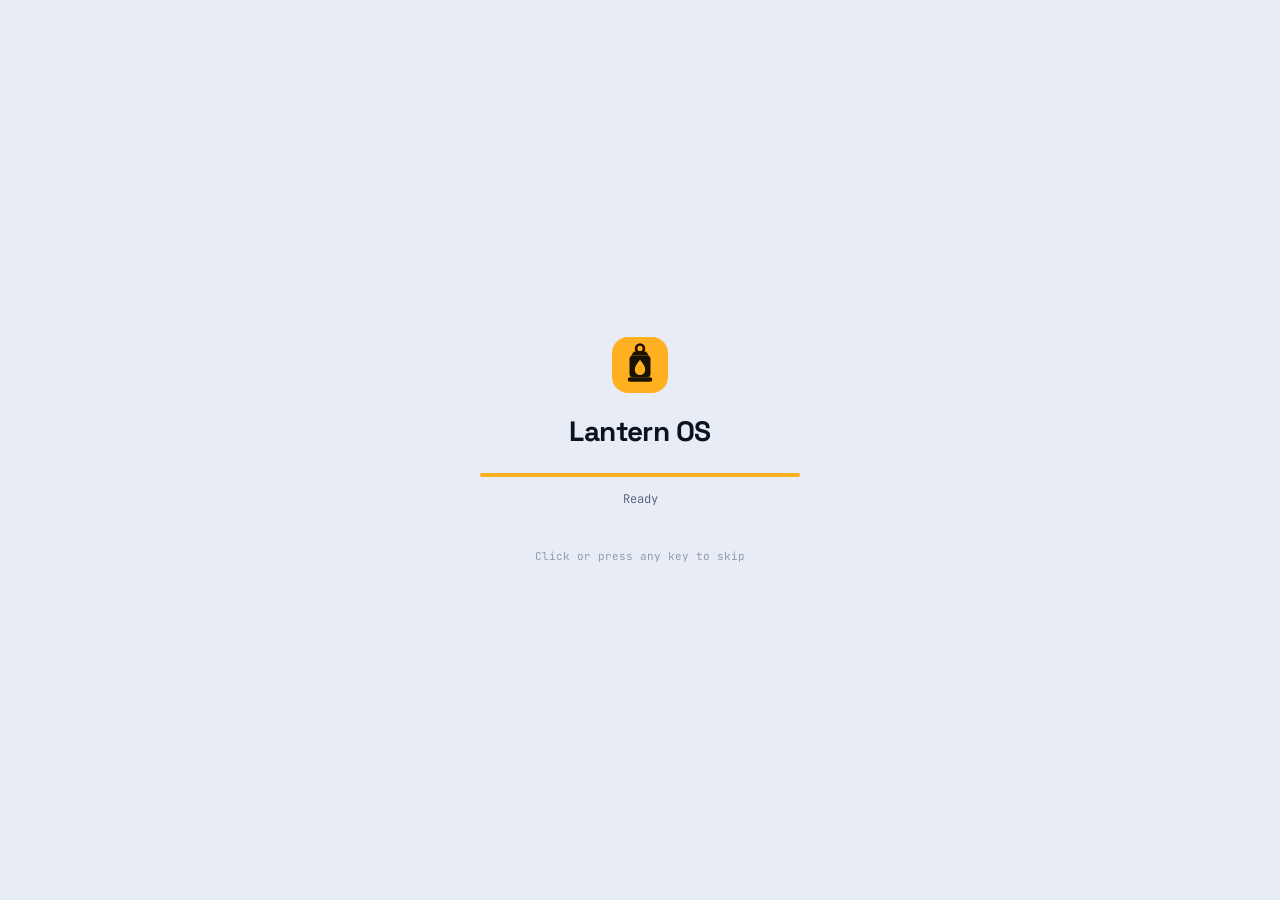
==== commit 0cce7de2: "Add real About, links and skills; projects coming soon Fill in name, role, location, bio, email, Git" ====
--- a/index.html
+++ b/index.html
@@ -6,8 +6,8 @@
   <script>if (location.protocol === "http:" && !/^(localhost|127\.0\.0\.1|\[::1\]|.+\.localhost)$/.test(location.hostname)) location.replace("https:" + location.href.slice(5));</script>
   <meta http-equiv="Content-Security-Policy" content="upgrade-insecure-requests">
   <meta name="viewport" content="width=device-width, initial-scale=1, viewport-fit=cover">
-  <title>Your Name · Game &amp; Software Developer</title>
-  <meta name="description" content="Your Name is a game &amp; software developer. Explore games, apps and design work in a portfolio built as a desktop OS you can click around.">
+  <title>Landon Koch · Aspiring Cybersecurity Professional</title>
+  <meta name="description" content="Landon Koch is an aspiring cybersecurity professional. Explore projects, skills and experience in a portfolio built as a desktop OS you can click around.">
   <meta name="theme-color" content="#0B1220">
 
   <!-- Icons -->
@@ -18,9 +18,9 @@
   <!-- Link previews (Discord, LinkedIn, X, iMessage...). Update the title and
        description when you add your name; the image is made by tools/make-images.ps1. -->
   <meta property="og:type" content="website">
-  <meta property="og:site_name" content="Your Name">
-  <meta property="og:title" content="Your Name · Game &amp; Software Developer">
-  <meta property="og:description" content="Your Name is a game &amp; software developer. Explore games, apps and design work in a portfolio built as a desktop OS you can click around.">
+  <meta property="og:site_name" content="Landon Koch">
+  <meta property="og:title" content="Landon Koch · Aspiring Cybersecurity Professional">
+  <meta property="og:description" content="Landon Koch is an aspiring cybersecurity professional. Explore projects, skills and experience in a portfolio built as a desktop OS you can click around.">
   <meta property="og:url" content="https://landonkk08.github.io/portfolio/">
   <meta property="og:image" content="https://landonkk08.github.io/portfolio/assets/og-image.png">
   <meta property="og:image:width" content="1200">
--- a/css/styles.css
+++ b/css/styles.css
@@ -364,6 +364,9 @@
 }
 .win-h { margin: 0 0 12px; font-size: 34px; font-weight: 700; letter-spacing: -.035em; line-height: 1.05; }
 .lead { margin: 0 0 24px; max-width: 60ch; color: var(--muted); line-height: 1.6; }
+/* Projects window while there are no projects yet */
+.proj-empty { padding: 24px 0 8px; }
+.proj-empty .actions { margin-top: 0; }
 /* Body copy: a touch lighter and softer than headings, so headings lead. */
 .prose p, .policy p:not(.lead):not(.eyebrow), .policy li, .plain-project p:not(.eyebrow):not(.lead) {
   font-weight: 360; color: var(--text-body);
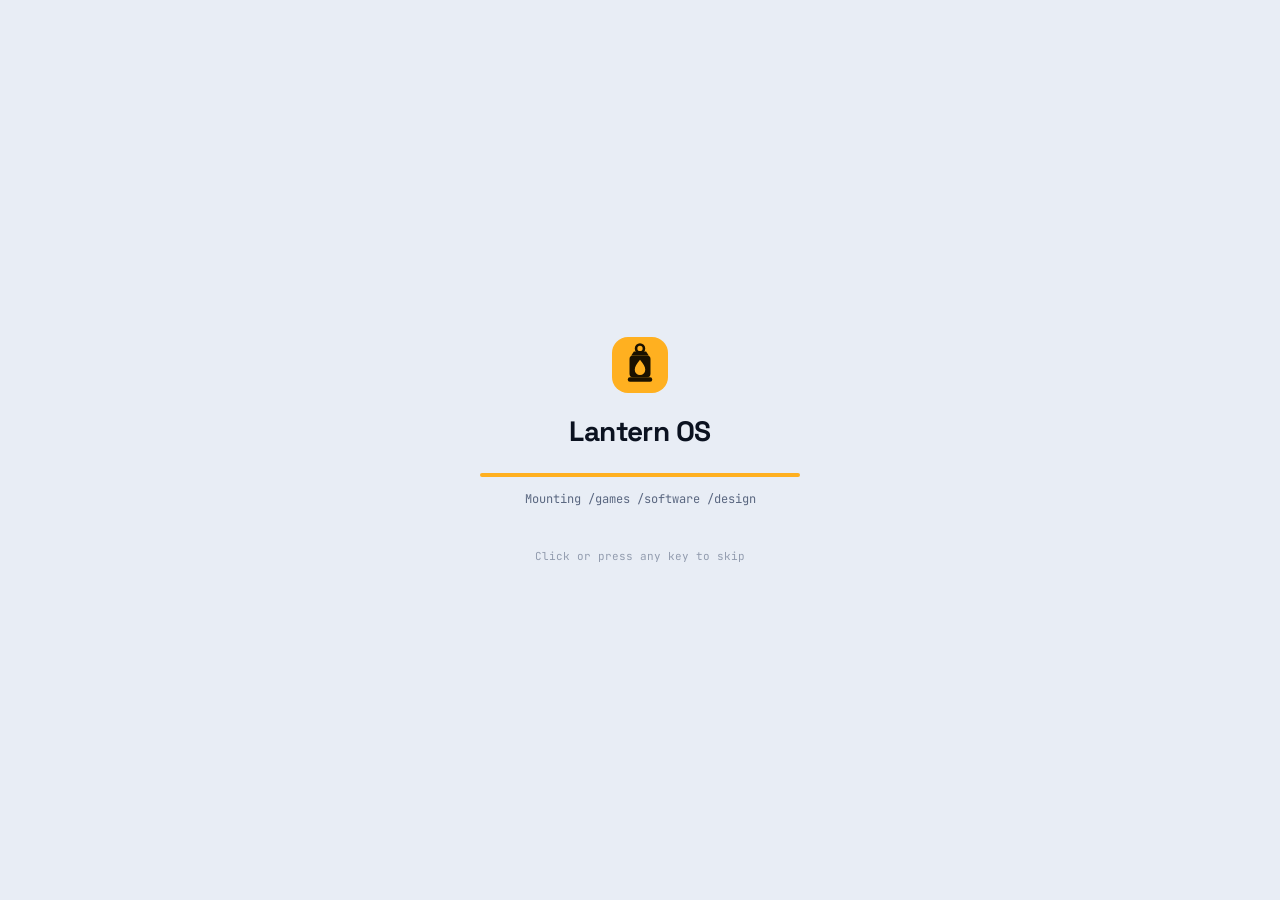
==== commit eea459c1: "Add Google Search Console verification tag" ====
--- a/index.html
+++ b/index.html
@@ -8,6 +8,9 @@
   <meta name="viewport" content="width=device-width, initial-scale=1, viewport-fit=cover">
   <title>Landon Koch · Aspiring Cybersecurity Professional</title>
   <meta name="description" content="Landon Koch is an aspiring cybersecurity professional. Explore projects, skills and experience in a portfolio built as a desktop OS you can click around.">
+  <link rel="canonical" href="https://landonkk08.github.io/portfolio/">
+  <!-- Proves ownership to Google Search Console. Keep it, or verification is lost. -->
+  <meta name="google-site-verification" content="UKyvgm1c4sg6TCfAEVmMo8W9RRJzdsGWCPSiH3YMi9g">
   <meta name="theme-color" content="#0B1220">
 
   <!-- Icons -->
@@ -30,6 +33,23 @@
   <link rel="stylesheet" href="css/fonts.css">
   <link rel="stylesheet" href="css/styles.css">
   <script src="js/settings.js"></script>
+  <script type="application/ld+json">
+  {
+    "@context": "https://schema.org",
+    "@type": "Person",
+    "name": "Landon Koch",
+    "jobTitle": "Aspiring Cybersecurity Professional",
+    "url": "https://landonkk08.github.io/portfolio/",
+    "sameAs": [
+      "https://github.com/landonkk08",
+      "https://www.linkedin.com/in/landon-koch-754938437/"
+    ],
+    "homeLocation": {
+      "@type": "Place",
+      "name": "Greater Chattanooga"
+    }
+  }
+  </script>
 </head>
 <body class="os">
   <a class="skip-link" href="plain.html">Skip to plain project list</a>
